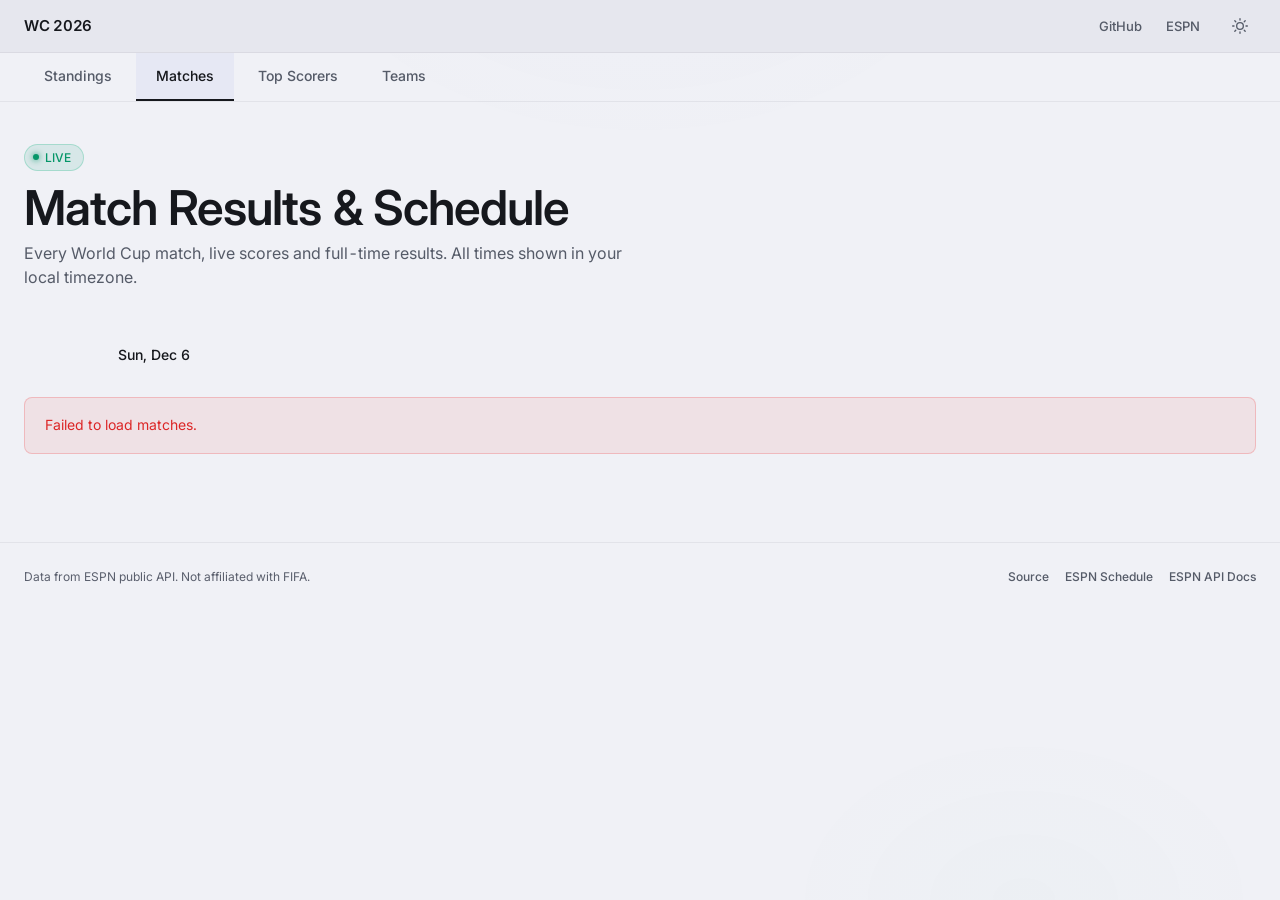
==== matches.html @ 45a5b985 "site redesign" ====
<!DOCTYPE html>
<html lang="en">
<head>
    <meta charset="UTF-8">
    <meta name="viewport" content="width=device-width, initial-scale=1.0">
    <title>Matches | WC 2026</title>
    <meta name="description" content="Live FIFA World Cup 2026 match scores and schedule. Today's results and upcoming fixtures.">
    <link rel="preconnect" href="https://fonts.googleapis.com">
    <link rel="preconnect" href="https://fonts.gstatic.com" crossorigin>
    <link rel="preconnect" href="https://site.api.espn.com">
    <link rel="preconnect" href="https://sports.core.api.espn.com">
    <link href="https://fonts.googleapis.com/css2?family=Inter:wght@300;400;500;510;590;600;700&family=JetBrains+Mono:wght@400;500&display=swap" rel="stylesheet">
    <link rel="stylesheet" href="styles.css">
    <script>(function(){var t=localStorage.getItem('wc2026-theme');if(!t)t=window.matchMedia('(prefers-color-scheme:light)').matches?'light':'dark';document.documentElement.setAttribute('data-theme',t)})();</script>
</head>
<body>

<nav>
    <div class="inner">
        <a class="logo" href="index.html">
            WC 2026
        </a>
        <div class="links">
            <a href="https://github.com/cappy-dev/wc2026-tracker">GitHub</a>
            <a href="https://www.espn.com/soccer/scoreboard/_/league/FIFA.WORLD">ESPN</a>
            <button type="button" id="theme-toggle" class="theme-toggle" aria-label="Switch to light mode">
                <svg class="theme-moon" width="16" height="16" viewBox="0 0 24 24" fill="none" stroke="currentColor" stroke-width="2" stroke-linecap="round" stroke-linejoin="round"><path d="M21 12.79A9 9 0 1 1 11.21 3 7 7 0 0 0 21 12.79z"/></svg>
                <svg class="theme-sun" width="16" height="16" viewBox="0 0 24 24" fill="none" stroke="currentColor" stroke-width="2" stroke-linecap="round" stroke-linejoin="round"><circle cx="12" cy="12" r="5"/><line x1="12" y1="1" x2="12" y2="3"/><line x1="12" y1="21" x2="12" y2="23"/><line x1="4.22" y1="4.22" x2="5.64" y2="5.64"/><line x1="18.36" y1="18.36" x2="19.78" y2="19.78"/><line x1="1" y1="12" x2="3" y2="12"/><line x1="21" y1="12" x2="23" y2="12"/><line x1="4.22" y1="19.78" x2="5.64" y2="18.36"/><line x1="18.36" y1="5.64" x2="19.78" y2="4.22"/></svg>
            </button>
        </div>
    </div>
</nav>

<div class="page-nav">
    <a href="standings.html">Standings</a>
    <a href="matches.html" class="active">Matches</a>
    <a href="scorers.html">Top Scorers</a>
    <a href="teams.html">Teams</a>
</div>

<main id="main">
<div class="hero">
    <div class="live-badge"><span class="dot"></span> LIVE</div>
    <h1>Match Results &amp; Schedule</h1>
    <p class="sub">Every World Cup match, live scores and full-time results. All times shown in your local timezone.</p>
</div>

<div class="content">
    <div class="match-date-nav">
        <button type="button" id="match-date-prev" class="match-date-btn" onclick="goMatchDate(-1)">←</button>
        <span id="match-date-label" class="match-date-label"></span>
        <button type="button" id="match-date-next" class="match-date-btn" onclick="goMatchDate(1)">→</button>
    </div>
    <div id="matches-container">
        <div class="loading" role="status" aria-live="polite"><div class="spinner"></div><p>Loading matches...</p><div class="loading-msg"></div></div>
    </div>
</div>
</main>

<footer>
    <div class="left">Data from ESPN public API. Not affiliated with FIFA.</div>
    <div class="right">
        <a href="https://github.com/cappy-dev/wc2026-tracker">Source</a>
        <a href="https://www.espn.com/soccer/schedule/_/league/FIFA.WORLD">ESPN Schedule</a>
        <a href="https://github.com/pseudo-r/Public-ESPN-API">ESPN API Docs</a>
    </div>
</footer>

<script src="app.js"></script>
<script>initMatches();</script>
</body>
</html>
---- styles.css ----
:root {
    color-scheme: dark;
    --bg: #080a0e;
    --panel: #101216;
    --surface: #1a1c21;
    --surface-2: #1f2127;
    --surface-hover: #292c32;
    --fg: #f7f8f8;
    --fg2: #d0d6e0;
    --fg3: #8a909e;
    --fg4: #828897;
    --accent: #5e6ad2;
    --accent-bright: #7170ff;
    --accent-hover: #828fff;
    --green: #10b981;
    --green-dim: rgba(16,185,129,0.15);
    --red: #ef4444;
    --red-dim: rgba(239,68,68,0.12);
    --yellow: #f59e0b;
    --yellow-dim: rgba(245,158,11,0.12);
    --border: rgba(94,106,210,0.05);
    --border2: rgba(94,106,210,0.08);
}
:root[data-theme="light"] {
    color-scheme: light;
    --bg: #f0f1f6;
    --panel: #e6e7ee;
    --surface: #fafbfd;
    --surface-2: #f4f5fa;
    --surface-hover: #eceef4;
    --fg: #16181d;
    --fg2: #363a44;
    --fg3: #555b68;
    --fg4: #5a5f6d;
    --accent: #5e6ad2;
    --accent-bright: #7170ff;
    --accent-hover: #828fff;
    --green: #059669;
    --green-dim: rgba(5,150,105,0.1);
    --red: #dc2626;
    --red-dim: rgba(220,38,38,0.08);
    --yellow: #d97706;
    --yellow-dim: rgba(217,119,6,0.08);
    --border: rgba(20,24,36,0.06);
    --border2: rgba(20,24,36,0.10);
}
* { margin: 0; padding: 0; box-sizing: border-box; }
body {
    font-family: 'Inter', system-ui, -apple-system, sans-serif;
    font-feature-settings: "cv01", "ss03", "tnum";
    background: var(--bg); color: var(--fg2);
    line-height: 1.6; -webkit-font-smoothing: antialiased;
    position: relative;
}
body::before {
    content: '';
    position: fixed; inset: 0;
    background:
        radial-gradient(ellipse 800px 500px at 50% -10%, rgba(94,106,210,0.04) 0%, transparent 70%),
        radial-gradient(ellipse 600px 400px at 80% 100%, rgba(16,185,129,0.02) 0%, transparent 60%),
        radial-gradient(ellipse 400px 400px at 20% 60%, rgba(113,112,255,0.015) 0%, transparent 50%);
    pointer-events: none; z-index: 0;
}
:root[data-theme="light"] body::before {
    background:
        radial-gradient(ellipse 600px 400px at 50% -10%, rgba(94,106,210,0.025) 0%, transparent 60%),
        radial-gradient(ellipse 500px 350px at 80% 100%, rgba(5,150,105,0.015) 0%, transparent 50%);
}
nav, .hero, .content, footer, .page-nav { position: relative; z-index: 1; }
@media (prefers-reduced-motion: no-preference) {
    body { transition: background-color 0.25s ease, color 0.25s ease; }
}

/* Theme toggle */
.theme-toggle {
    background: none; border: none; cursor: pointer;
    padding: 8px; border-radius: 4px;
    color: var(--fg3); display: flex; align-items: center;
    transition: color 0.15s, background 0.15s;
    line-height: 0;
}
.theme-toggle:hover { color: var(--fg); background: var(--surface-hover); }
.theme-toggle:focus-visible {
    outline: 2px solid var(--accent);
    outline-offset: 4px;
    border-radius: 4px;
}
.theme-toggle .theme-sun { display: none; }
.theme-toggle .theme-moon { display: block; }
:root[data-theme="light"] .theme-toggle .theme-sun { display: block; }
:root[data-theme="light"] .theme-toggle .theme-moon { display: none; }

/* Navigation */
nav {
    position: sticky; top: 0; z-index: 100;
    background: var(--panel); border-bottom: 1px solid var(--border);
    padding: 0 24px; backdrop-filter: blur(12px);
}
nav .inner {
    max-width: 1280px; margin: 0 auto;
    display: flex; align-items: center; justify-content: space-between;
    height: 52px;
}
nav .logo {
    font-weight: 590; font-size: 15px; color: var(--fg);
    letter-spacing: -0.02em; text-decoration: none;
    display: flex; align-items: center; gap: 10px;
}

nav .links { display: flex; gap: 24px; align-items: center; }
nav .links a {
    font-size: 13px; font-weight: 510; color: var(--fg3);
    text-decoration: none; transition: color 0.15s;
}
nav .links a:hover, nav .links a.active { color: var(--fg); }
nav .links a:focus-visible {
    outline: 2px solid var(--accent);
    outline-offset: 4px;
    border-radius: 2px;
}

/* Page nav pill links */
.page-nav {
    max-width: 1280px; margin: 0 auto; padding: 0 24px;
    display: flex; gap: 4px; border-bottom: 1px solid var(--border);
}
.page-nav a {
    font-size: 14px; font-weight: 510; color: var(--fg3);
    padding: 12px 20px; cursor: pointer; text-decoration: none;
    border-bottom: 2px solid transparent;
    transition: all 0.15s;
}
.page-nav a:hover { color: var(--fg); }
.page-nav a.active {
    color: var(--fg); border-bottom-color: var(--fg);
    background: rgba(94,106,210,0.06);
}
.page-nav a:focus-visible {
    outline: 2px solid var(--accent);
    outline-offset: -2px;
    border-radius: 4px;
}

/* Hero */
.hero {
    max-width: 1280px; margin: 0 auto; padding: 40px 24px 24px;
    text-align: left;
}
.hero h1 {
    font-size: 48px; font-weight: 590; line-height: 1.05;
    letter-spacing: -1.1px; color: var(--fg); margin-bottom: 8px;
}
.hero .sub {
    font-size: 16px; color: var(--fg3); max-width: 600px; line-height: 1.5;
}
.hero .live-badge {
    display: inline-flex; align-items: center; gap: 6px;
    background: var(--green-dim); border: 1px solid rgba(16,185,129,0.25);
    border-radius: 9999px; padding: 3px 12px 3px 8px;
    font-size: 12px; font-weight: 510; color: var(--green);
    margin-bottom: 12px;
}
.live-badge .dot {
    width: 6px; height: 6px; border-radius: 50%;
    background: var(--green);
    box-shadow: 0 0 6px var(--green);
}
@media (prefers-reduced-motion: no-preference) {
    .live-badge .dot { animation: pulse-glow 2s ease-in-out infinite; }
}
@keyframes pulse-glow {
    0%, 100% { opacity: 1; box-shadow: 0 0 6px var(--green); }
    50% { opacity: 0.5; box-shadow: 0 0 12px var(--green), 0 0 20px rgba(16,185,129,0.3); }
}

/* Content container */
.content {
    max-width: 1280px; margin: 0 auto; padding: 24px;
}

/* Section heading */
.section-title {
    font-size: 14px; font-weight: 510; color: var(--fg3);
    text-transform: uppercase; letter-spacing: 0.5px;
    margin-bottom: 16px;
}

/* Standings */
.groups-grid {
    display: grid; grid-template-columns: repeat(auto-fill, minmax(340px, 1fr));
    gap: 16px;
}
.group-card {
    transition: transform 0.2s ease, border-color 0.2s ease;
    background: var(--surface); border: 1px solid var(--border2);
    border-radius: 10px; overflow: hidden;
}
@media (prefers-reduced-motion: no-preference) {
    .group-card:hover {
        transform: translateY(-2px);
        border-color: rgba(94,106,210,0.25);
    }
    .group-card { will-change: transform; }
}
.group-header {
    font-size: 13px; font-weight: 510; color: var(--fg3);
    padding: 12px 16px; border-bottom: 1px solid var(--border);
    background: rgba(255,255,255,0.02);
}
:root[data-theme="light"] .group-header {
    background: rgba(0,0,0,0.02);
}
.standings-table {
    width: 100%; border-collapse: collapse;
}
.standings-table th {
    text-align: left; padding: 8px 10px; font-size: 11px;
    font-weight: 510; color: var(--fg4);
    border-bottom: 1px solid var(--border);
    text-transform: uppercase; letter-spacing: 0.3px;
}
.standings-table th:not(:first-child) { text-align: center; }
.standings-table td {
    padding: 8px 10px; font-size: 13px; color: var(--fg2);
    border-bottom: 1px solid var(--border);
}
.standings-table td:not(:first-child) { text-align: center; }
.standings-table tr:last-child td { border-bottom: none; }
.standings-table tr:hover td { background: rgba(255,255,255,0.015); }
:root[data-theme="light"] .standings-table tr:hover td { background: rgba(0,0,0,0.02); }
@media (prefers-reduced-motion: no-preference) {
    .standings-table tr td { transition: background 0.15s ease; }
}
.standings-table .team-cell {
    display: flex; align-items: center; gap: 8px;
    font-weight: 510; color: var(--fg); white-space: nowrap;
}
.team-flag {
    width: 22px; height: 16px; border-radius: 2px;
    object-fit: cover; vertical-align: middle;
    background: var(--surface-hover);
}
.standings-table .advance { color: var(--green); font-size: 11px; font-weight: 510; }
.standings-table .eliminated { color: var(--red); font-size: 11px; font-weight: 510; }
.standings-table .best8 { color: var(--yellow); font-size: 11px; font-weight: 510; }
.gd-pos { color: var(--green); }
.gd-neg { color: var(--red); }
.gd-zero { color: var(--fg3); }

/* Match cards */
.matches-grid {
    display: grid; grid-template-columns: repeat(auto-fill, minmax(300px, 1fr));
    gap: 12px;
}
.match-card {
    transition: transform 0.2s ease, border-color 0.2s ease;
    background: var(--surface); border: 1px solid var(--border2);
    border-radius: 10px; padding: 16px; overflow: hidden;
}
@media (prefers-reduced-motion: no-preference) {
    .match-card:hover {
        transform: translateY(-2px);
        border-color: rgba(94,106,210,0.25);
    }
    .match-card { will-change: transform; }
}
.match-card .round {
    font-size: 11px; font-weight: 510; color: var(--fg4);
    text-transform: uppercase; letter-spacing: 0.3px;
    margin-bottom: 12px;
}
.match-teams { display: flex; flex-direction: column; gap: 8px; }
.match-team {
    display: flex; align-items: center; justify-content: space-between;
}
.match-team .info {
    display: flex; align-items: center; gap: 8px;
}
.match-team .name {
    font-size: 14px; font-weight: 510; color: var(--fg);
}
.match-team .score {
    font-size: 16px; font-weight: 590; color: var(--fg);
    min-width: 24px; text-align: right;
    font-feature-settings: "tnum";
}
.score--winner { color: var(--accent-bright); }
.match-status {
    margin-top: 10px; padding-top: 10px;
    border-top: 1px solid var(--border);
    display: flex; justify-content: space-between; align-items: center;
}
.match-status .time {
    font-size: 12px; font-weight: 510; color: var(--fg3);
}
.status-live {
    background: var(--green); color: #fff;
    border-radius: 9999px; padding: 2px 8px;
    font-size: 11px; font-weight: 510;
}
.status-ft {
    background: rgba(255,255,255,0.12);
    color: var(--fg2);
    border-radius: 9999px; padding: 2px 8px;
    font-size: 11px; font-weight: 510;
}
:root[data-theme="light"] .status-ft {
    background: rgba(0,0,0,0.06);
    color: var(--fg4);
}
.status-scheduled {
    background: var(--accent); color: #fff;
    border-radius: 9999px; padding: 2px 8px;
    font-size: 11px; font-weight: 510;
}

/* Top scorers */
.scorers-list {
    display: flex; flex-direction: column; gap: 4px;
}
.scorer-row {
    display: flex; align-items: center; gap: 12px;
    padding: 10px 16px; background: var(--surface);
    border: 1px solid var(--border2); border-radius: 8px;
    transition: border-color 0.2s ease, background 0.2s ease, transform 0.2s ease;
}
@media (prefers-reduced-motion: no-preference) {
    .scorer-row:hover {
        border-color: rgba(94,106,210,0.25);
        background: var(--surface-hover);
        transform: translateX(3px);
    }
    .scorer-row { will-change: transform; }
}
.scorer-rank {
    font-size: 14px; font-weight: 590; color: var(--fg4);
    width: 24px; text-align: center;
}
.scorer-rank--leader { color: var(--yellow); }
.scorer-info { flex: 1; }
.scorer-name { font-size: 14px; font-weight: 510; color: var(--fg); }
.scorer-team { font-size: 12px; color: var(--fg3); }
.scorer-goals {
    font-size: 20px; font-weight: 590; color: var(--accent-bright);
}
.scorer-goals-label {
    font-size: 11px; color: var(--fg4); text-align: center;
}
.no-data {
    padding: 40px; text-align: center;
    font-size: 14px; color: var(--fg4);
}

/* Footer */
footer {
    max-width: 1280px; margin: 40px auto 0; padding: 24px;
    border-top: 1px solid var(--border);
    display: flex; justify-content: space-between; align-items: center; flex-wrap: wrap; gap: 12px;
}
footer .left { font-size: 12px; color: var(--fg4); }
footer .right { display: flex; gap: 16px; }
footer .right a {
    font-size: 12px; font-weight: 510; color: var(--fg3);
    text-decoration: none; transition: color 0.15s;
}
footer .right a:hover { color: var(--fg); }

/* Loading */
.loading {
    display: flex; flex-direction: column; align-items: center;
    justify-content: center; padding: 80px 24px;
}
.spinner {
    width: 32px; height: 32px; border: 3px solid var(--border2);
    border-top-color: var(--accent); border-radius: 50%;
    margin-bottom: 16px;
}
@media (prefers-reduced-motion: no-preference) {
    .spinner { animation: spin 0.8s linear infinite; }
}
@keyframes spin { to { transform: rotate(360deg); } }
.loading p { font-size: 14px; color: var(--fg3); }
.loading-msg {
    font-size: 13px; color: var(--fg4);
    min-height: 1.4em; font-weight: 400; font-style: italic;
}
@media (prefers-reduced-motion: no-preference) {
    .loading-msg { transition: opacity 0.3s ease; }
}

/* Match date nav */
.match-date-nav {
    display: flex; align-items: center; gap: 12px;
    margin-bottom: 16px;
}
.match-date-btn {
    background: var(--surface); border: 1px solid var(--border2);
    border-radius: 6px; padding: 10px 16px;
    font-size: 14px; color: var(--fg2); cursor: pointer;
    transition: background 0.15s, border-color 0.15s;
    line-height: 1;
}
.match-date-btn:hover {
    background: var(--surface-hover); border-color: rgba(94,106,210,0.25);
}
.match-date-btn:focus-visible {
    outline: 2px solid var(--accent);
    outline-offset: 2px;
}
.match-date-label {
    font-size: 14px; font-weight: 510; color: var(--fg);
    min-width: 140px; text-align: center;
}

/* Match meta */
.match-meta {
    margin-top: 8px; padding-top: 8px;
    border-top: 1px solid var(--border);
    font-size: 11px; color: var(--fg4);
    line-height: 1.4;
}

/* Scorer tabs */
.scorer-tabs {
    display: flex; gap: 4px; margin-bottom: 16px;
}
.scorer-tab {
    background: none; border: none; cursor: pointer;
    font-size: 14px; font-weight: 510; color: var(--fg3);
    padding: 12px 24px; border-bottom: 2px solid transparent;
    transition: color 0.15s, border-color 0.15s;
    font-family: inherit;
}
.scorer-tab:hover { color: var(--fg); }
.scorer-tab.active {
    color: var(--fg); border-bottom-color: var(--fg);
    background: rgba(94,106,210,0.06);
}
.scorer-tab:focus-visible {
    outline: 2px solid var(--accent);
    outline-offset: -2px;
    border-radius: 4px;
}

/* Teams grid */
.teams-grid {
    display: grid;
    grid-template-columns: repeat(auto-fill, minmax(160px, 1fr));
    gap: 12px;
}
.team-card {
    background: var(--surface); border: 1px solid var(--border2);
    border-top: 3px solid var(--border2);
    border-radius: 10px; padding: 20px 12px 16px;
    text-align: center;
    transition: transform 0.2s ease, border-color 0.2s ease;
}
@media (prefers-reduced-motion: no-preference) {
    .team-card:hover {
        transform: translateY(-2px);
        border-color: rgba(94,106,210,0.25);
    }
    .team-card { will-change: transform; }
}
.team-card-logo {
    width: 48px; height: 48px; border-radius: 50%;
    object-fit: contain; margin-bottom: 10px;
    background: var(--surface-hover);
}
.team-card-name {
    font-size: 13px; font-weight: 510; color: var(--fg);
    margin-bottom: 2px; overflow-wrap: break-word;
}
.team-card-abbr {
    font-size: 11px; font-weight: 400; color: var(--fg4);
}

/* Error */
.error-box {
    background: var(--red-dim); border: 1px solid rgba(239,68,68,0.25);
    border-radius: 8px; padding: 16px 20px; margin: 24px 0;
    font-size: 14px; color: var(--red);
}

/* News */
.news-card {
    display: flex; gap: 16px; padding: 16px;
    background: var(--surface); border: 1px solid var(--border2);
    border-radius: 10px; text-decoration: none;
    transition: border-color 0.2s ease, transform 0.2s ease;
    margin-bottom: 12px;
}
@media (prefers-reduced-motion: no-preference) {
    .news-card:hover {
        border-color: rgba(94,106,210,0.25);
        transform: translateY(-2px);
    }
    .news-card { will-change: transform; }
}
.news-card .news-img {
    width: 160px; height: 90px; border-radius: 6px;
    object-fit: cover; flex-shrink: 0;
    background: var(--surface-hover);
}
.news-body { flex: 1; min-width: 0; }
.news-headline {
    font-size: 15px; font-weight: 510; color: var(--fg);
    margin-bottom: 4px; line-height: 1.4;
}
.news-desc {
    font-size: 13px; color: var(--fg3); line-height: 1.5;
}
@media (max-width: 768px) {
    .news-card { flex-direction: column; }
    .news-card .news-img { width: 100%; height: auto; aspect-ratio: 16/9; }
}

/* Responsive */
@media (max-width: 768px) {
    .hero h1 { font-size: 32px; letter-spacing: -0.7px; }
    .groups-grid { grid-template-columns: 1fr; }
    .matches-grid { grid-template-columns: 1fr; }
    nav .inner { padding: 0; }
    footer { flex-direction: column; text-align: center; }
    footer .right { justify-content: center; }
}
@media (min-width: 769px) and (max-width: 1024px) {
    .groups-grid { grid-template-columns: repeat(2, 1fr); }
}

/* =============================================
   Landing page — live snapshot
   ============================================= */

/* Featured match hero */
.featured-match {
    position: relative; z-index: 1;
    background:
        radial-gradient(ellipse 900px 500px at 50% 40%, rgba(94,106,210,0.08) 0%, transparent 70%),
        radial-gradient(ellipse 500px 300px at 80% 80%, rgba(16,185,129,0.03) 0%, transparent 50%);
    border-top: 1px solid var(--border);
    border-bottom: 1px solid var(--border);
}

.featured-match-inner {
    max-width: 1280px; margin: 0 auto; padding: 32px 24px;
    text-align: center;
}

/* Match hero layout */
.fm-match {
    display: flex; align-items: center; justify-content: center;
    gap: 32px;
}

.fm-team {
    display: flex; flex-direction: column; align-items: center;
    gap: 12px; width: 160px;
}

.fm-team-crest {
    width: 72px; height: 72px; border-radius: 50%;
    object-fit: contain; background: var(--surface-hover);
}

.fm-team-name {
    font-size: 14px; font-weight: 510; color: var(--fg2);
    text-align: center; line-height: 1.3;
    display: flex; align-items: center; gap: 6px;
}

.fm-team-flag {
    width: 18px; height: 13px; border-radius: 2px;
    object-fit: cover; flex-shrink: 0;
    background: var(--surface-hover);
}

.fm-score {
    display: flex; align-items: center; gap: 8px;
    min-width: 100px; justify-content: center;
}

.fm-score-num {
    font-size: 42px; font-weight: 590; color: var(--fg);
    letter-spacing: -1px; font-feature-settings: "tnum";
    line-height: 1;
}

.fm-score-sep {
    font-size: 32px; font-weight: 300; color: var(--fg4);
    line-height: 1;
}

.fm-score-live { color: var(--accent-bright); }

.fm-info {
    margin-top: 20px; display: flex; align-items: center;
    justify-content: center; gap: 12px; flex-wrap: wrap;
}

.fm-badge {
    display: inline-flex; align-items: center; gap: 5px;
    background: var(--green-dim); border: 1px solid rgba(16,185,129,0.25);
    border-radius: 9999px; padding: 3px 10px 3px 7px;
    font-size: 12px; font-weight: 510; color: var(--green);
}

.fm-badge--upcoming {
    background: rgba(94,106,210,0.1); border-color: rgba(94,106,210,0.2);
    color: var(--accent);
}

.fm-badge--ft {
    background: rgba(255,255,255,0.06); border-color: rgba(255,255,255,0.1);
    color: var(--fg3);
}

:root[data-theme="light"] .fm-badge--ft {
    background: rgba(0,0,0,0.04); border-color: rgba(0,0,0,0.08);
}

.fm-stage {
    font-size: 13px; color: var(--fg3); font-weight: 400;
}

.fm-venue {
    font-size: 12px; color: var(--fg4);
}

.fm-vs {
    font-size: 14px; color: var(--fg4); font-weight: 400;
}

/* Skeleton loading for featured match */
.fm-skeleton {
    padding: 20px 0;
}

.fm-skeleton-crests {
    display: flex; align-items: center; justify-content: center;
    gap: 32px;
}

.skeleton-crest {
    width: 72px; height: 72px; border-radius: 50%;
    background: var(--surface-hover);
}

.skeleton-vs {
    font-size: 14px; color: var(--fg4);
}

.skeleton-line {
    height: 12px; border-radius: 6px;
    background: linear-gradient(90deg,
        var(--surface-hover) 25%,
        var(--surface-2) 50%,
        var(--surface-hover) 75%);
    background-size: 200% 100%;
    margin-bottom: 8px;
}

.ss-skeleton {
    padding: 12px 0;
}

.ss-skeleton .skeleton-line {
    margin-bottom: 10px;
}

@media (prefers-reduced-motion: no-preference) {
    .skeleton-line, .skeleton-crest {
        animation: shimmer 1.5s ease-in-out infinite;
    }
}

@keyframes shimmer {
    0% { background-position: 200% 0; }
    100% { background-position: -200% 0; }
}

/* Snapshot grid (standings + scorers side by side) */
.snapshot-grid {
    display: grid; grid-template-columns: 1fr 1fr;
    gap: 16px;
}

.snapshot-card {
    background: var(--surface); border: 1px solid var(--border2);
    border-radius: 10px; padding: 20px;
}

.snapshot-header {
    display: flex; align-items: center; justify-content: space-between;
    margin-bottom: 16px;
}

.snapshot-title {
    font-size: 14px; font-weight: 510; color: var(--fg3);
    text-transform: uppercase; letter-spacing: 0.5px;
}

.snapshot-link {
    font-size: 12px; font-weight: 510; color: var(--accent);
    text-decoration: none;
}

.snapshot-link:hover {
    color: var(--accent-hover);
    text-decoration: underline;
}

/* Standings snippet table */
.snapshot-standings {
    width: 100%; border-collapse: collapse;
}

.snapshot-standings th {
    text-align: left; padding: 6px 8px;
    font-size: 11px; font-weight: 510; color: var(--fg4);
    border-bottom: 1px solid var(--border);
    text-transform: uppercase; letter-spacing: 0.3px;
}

.snapshot-standings th:not(:first-child) { text-align: center; }

.snapshot-standings td {
    padding: 6px 8px; font-size: 13px; color: var(--fg2);
    border-bottom: 1px solid var(--border);
}

.snapshot-standings td:not(:first-child) { text-align: center; }

.snapshot-standings tr:last-child td { border-bottom: none; }

.snapshot-standings .ss-team {
    display: flex; align-items: center; gap: 6px;
    font-weight: 510; color: var(--fg);
}

.snapshot-standings .ss-flag {
    width: 18px; height: 13px; border-radius: 2px;
    object-fit: cover; background: var(--surface-hover);
}

.snapshot-standings .ss-gd-pos { color: var(--green); }
.snapshot-standings .ss-gd-neg { color: var(--red); }
.snapshot-standings .ss-gd-zero { color: var(--fg3); }

.snapshot-standings .ss-pts {
    font-weight: 590; color: var(--fg);
}

/* Scorer snippet rows */
.ss-scorers {
    display: flex; flex-direction: column; gap: 4px;
}

.ss-scorer-row {
    display: flex; align-items: center; gap: 10px;
    padding: 8px 0;
}

.ss-scorer-row + .ss-scorer-row {
    border-top: 1px solid var(--border);
}

.ss-scorer-rank {
    font-size: 13px; font-weight: 590; color: var(--fg4);
    width: 20px; text-align: center;
}

.ss-scorer-rank--leader { color: var(--yellow); }

.ss-scorer-flag {
    width: 18px; height: 13px; border-radius: 2px;
    object-fit: cover; background: var(--surface-hover);
}

.ss-scorer-name {
    flex: 1; font-size: 13px; font-weight: 510; color: var(--fg);
}

.ss-scorer-goals {
    font-size: 15px; font-weight: 590; color: var(--accent-bright);
    font-feature-settings: "tnum";
}

.ss-scorer-goals--leader { color: var(--yellow); }

/* Responsive */
@media (max-width: 768px) {
    .featured-match-inner { padding: 24px 16px; }
    .fm-match { gap: 16px; }
    .fm-team { width: 100px; }
    .fm-team-crest { width: 52px; height: 52px; }
    .fm-score-num { font-size: 28px; }
    .fm-score-sep { font-size: 22px; }
    .fm-score { min-width: 60px; gap: 4px; }
    .snapshot-grid { grid-template-columns: 1fr; }
    .fm-team-name { font-size: 12px; }
}

@media (max-width: 480px) {
    .fm-match { gap: 8px; }
    .fm-team { width: 80px; }
    .fm-team-crest { width: 40px; height: 40px; }
    .fm-score-num { font-size: 22px; }
    .fm-score-sep { font-size: 18px; }
    .fm-score { min-width: 50px; gap: 2px; }
}
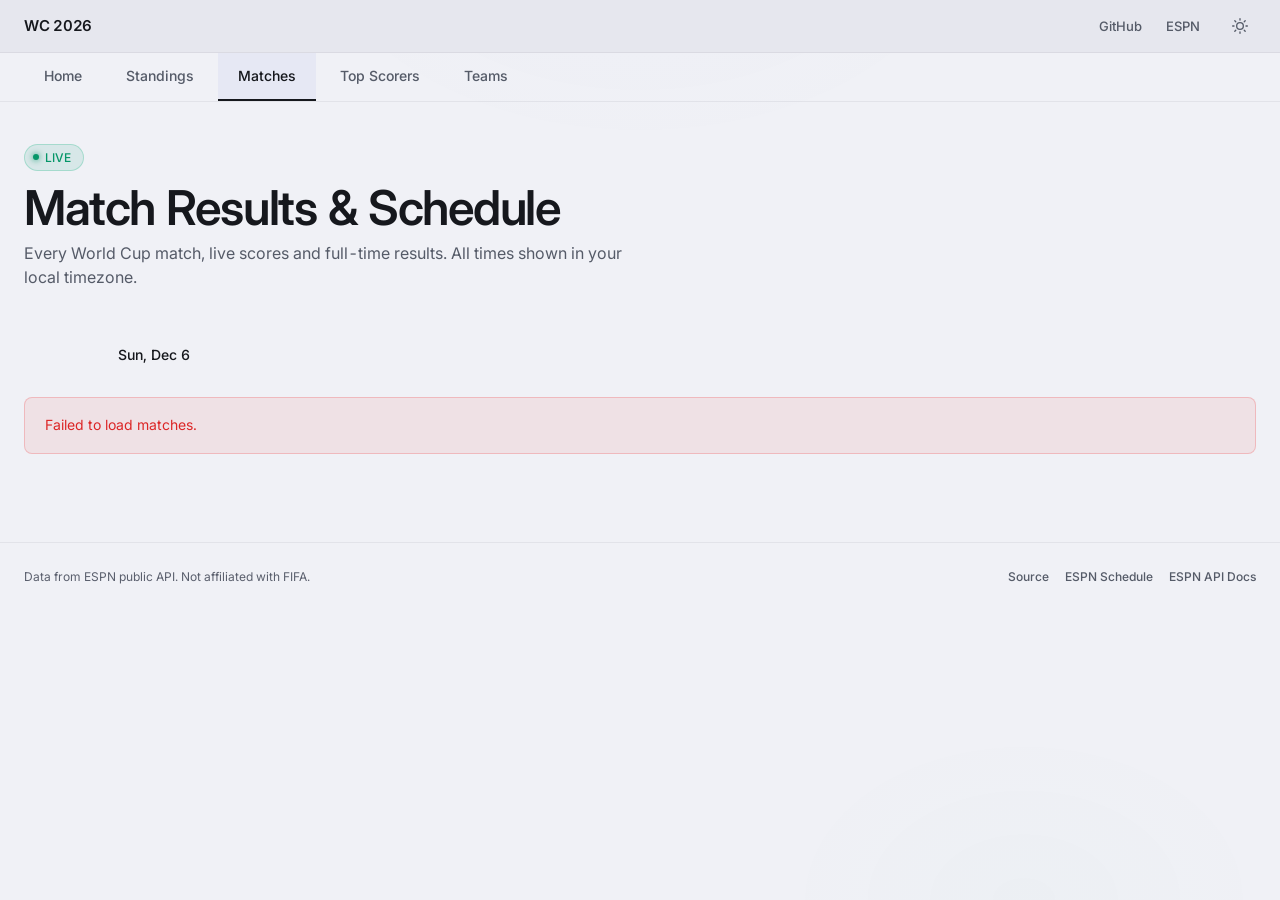
==== commit 208d9028: "fix: update GitHub links from fork to org repo All navigation and footer links across HTML pages and" ====
--- a/matches.html
+++ b/matches.html
@@ -21,7 +21,7 @@
             WC 2026
         </a>
         <div class="links">
-            <a href="https://github.com/cappy-dev/wc2026-tracker">GitHub</a>
+            <a href="https://github.com/Project516/wc2026-tracker">GitHub</a>
             <a href="https://www.espn.com/soccer/scoreboard/_/league/FIFA.WORLD">ESPN</a>
             <button type="button" id="theme-toggle" class="theme-toggle" aria-label="Switch to light mode">
                 <svg class="theme-moon" width="16" height="16" viewBox="0 0 24 24" fill="none" stroke="currentColor" stroke-width="2" stroke-linecap="round" stroke-linejoin="round"><path d="M21 12.79A9 9 0 1 1 11.21 3 7 7 0 0 0 21 12.79z"/></svg>
@@ -32,6 +32,7 @@
 </nav>
 
 <div class="page-nav">
+    <a href="index.html">Home</a>
     <a href="standings.html">Standings</a>
     <a href="matches.html" class="active">Matches</a>
     <a href="scorers.html">Top Scorers</a>
@@ -60,7 +61,7 @@
 <footer>
     <div class="left">Data from ESPN public API. Not affiliated with FIFA.</div>
     <div class="right">
-        <a href="https://github.com/cappy-dev/wc2026-tracker">Source</a>
+        <a href="https://github.com/Project516/wc2026-tracker">Source</a>
         <a href="https://www.espn.com/soccer/schedule/_/league/FIFA.WORLD">ESPN Schedule</a>
         <a href="https://github.com/pseudo-r/Public-ESPN-API">ESPN API Docs</a>
     </div>
--- a/styles.css
+++ b/styles.css
@@ -147,11 +147,13 @@
     text-align: left;
 }
 .hero h1 {
-    font-size: 48px; font-weight: 590; line-height: 1.05;
-    letter-spacing: -1.1px; color: var(--fg); margin-bottom: 8px;
+    font-size: clamp(2rem, 4.5vw, 3rem); font-weight: 590; line-height: 1.05;
+    letter-spacing: -0.03em; color: var(--fg); margin-bottom: 8px;
+    text-wrap: balance;
 }
 .hero .sub {
-    font-size: 16px; color: var(--fg3); max-width: 600px; line-height: 1.5;
+    font-size: 16px; color: var(--fg3); max-width: 65ch; line-height: 1.5;
+    text-wrap: pretty;
 }
 .hero .live-badge {
     display: inline-flex; align-items: center; gap: 6px;
@@ -517,7 +519,6 @@
 
 /* Responsive */
 @media (max-width: 768px) {
-    .hero h1 { font-size: 32px; letter-spacing: -0.7px; }
     .groups-grid { grid-template-columns: 1fr; }
     .matches-grid { grid-template-columns: 1fr; }
     nav .inner { padding: 0; }
@@ -674,6 +675,13 @@
     }
 }
 
+@media (prefers-reduced-motion: reduce) {
+    .skeleton-line, .skeleton-crest {
+        animation: none;
+        background: var(--surface-hover);
+    }
+}
+
 @keyframes shimmer {
     0% { background-position: 200% 0; }
     100% { background-position: -200% 0; }
@@ -749,6 +757,12 @@
 
 .snapshot-standings .ss-pts {
     font-weight: 590; color: var(--fg);
+}
+
+.snapshot-legend {
+    margin-top: 8px; padding-top: 8px;
+    border-top: 1px solid var(--border);
+    font-size: 11px; color: var(--fg4);
 }
 
 /* Scorer snippet rows */
